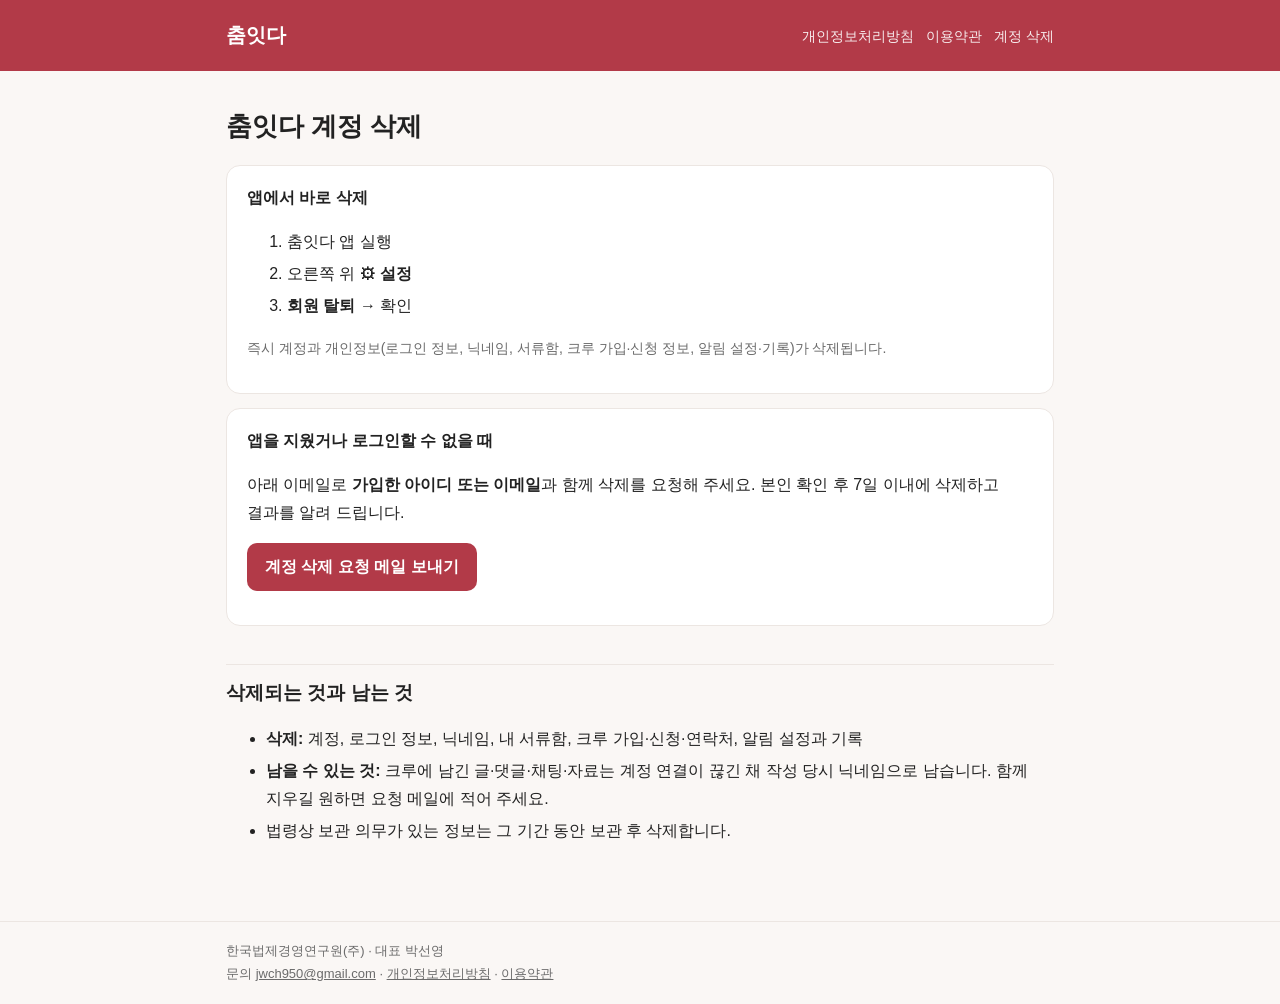
==== delete-account.html @ 67582f7b "춤잇다 웹페이지: 소개, 개인정보처리방침, 이용약관, 계정 삭제 안내 Co-Authored-By: Claude Opus 5.5 <noreply@anthropic.com> Claud" ====
<!doctype html><html lang="ko"><head><meta charset="utf-8"><meta name="viewport" content="width=device-width,initial-scale=1"><link rel="stylesheet" href="/style.css"><title>계정 삭제 — 춤잇다</title><meta name="description" content="춤잇다 계정 및 데이터 삭제 방법"></head><body><header><div class="in"><a class="logo" href="/">춤잇다</a><nav><a href="/privacy.html">개인정보처리방침</a><a href="/terms.html">이용약관</a><a href="/delete-account.html">계정 삭제</a></nav></div></header><main>
<h1>춤잇다 계정 삭제</h1>
<div class="box"><h3 style="margin-top:0">앱에서 바로 삭제</h3><ol><li>춤잇다 앱 실행</li><li>오른쪽 위 <b>⚙ 설정</b></li><li><b>회원 탈퇴</b> → 확인</li></ol><p class="muted">즉시 계정과 개인정보(로그인 정보, 닉네임, 서류함, 크루 가입·신청 정보, 알림 설정·기록)가 삭제됩니다.</p></div>
<div class="box"><h3 style="margin-top:0">앱을 지웠거나 로그인할 수 없을 때</h3><p>아래 이메일로 <b>가입한 아이디 또는 이메일</b>과 함께 삭제를 요청해 주세요. 본인 확인 후 7일 이내에 삭제하고 결과를 알려 드립니다.</p><p><a class="btn" href="mailto:jwch950@gmail.com?subject=%EC%B6%A4%EC%9E%87%EB%8B%A4%20%EA%B3%84%EC%A0%95%20%EC%82%AD%EC%A0%9C%20%EC%9A%94%EC%B2%AD">계정 삭제 요청 메일 보내기</a></p></div>
<h2>삭제되는 것과 남는 것</h2><ul><li><b>삭제:</b> 계정, 로그인 정보, 닉네임, 내 서류함, 크루 가입·신청·연락처, 알림 설정과 기록</li><li><b>남을 수 있는 것:</b> 크루에 남긴 글·댓글·채팅·자료는 계정 연결이 끊긴 채 작성 당시 닉네임으로 남습니다. 함께 지우길 원하면 요청 메일에 적어 주세요.</li><li>법령상 보관 의무가 있는 정보는 그 기간 동안 보관 후 삭제합니다.</li></ul></main><footer><div class="in">한국법제경영연구원(주) · 대표 박선영<br>문의 <a href="mailto:jwch950@gmail.com">jwch950@gmail.com</a> · <a href="/privacy.html">개인정보처리방침</a> · <a href="/terms.html">이용약관</a></div></footer></body></html>
---- style.css ----
:root{--brand:#B23A48;--ink:#222;--muted:#6b6b6b;--line:#ece6e2;--bg:#faf7f5}
*{box-sizing:border-box}body{margin:0;background:var(--bg);color:var(--ink);font:16px/1.75 -apple-system,BlinkMacSystemFont,"Apple SD Gothic Neo","Noto Sans KR","Malgun Gothic",sans-serif;word-break:keep-all}
header{background:var(--brand);color:#fff}header .in{max-width:860px;margin:auto;padding:18px 16px;display:flex;gap:16px;align-items:center;flex-wrap:wrap}
header a{color:#fff;text-decoration:none}header .logo{font-weight:800;font-size:20px;margin-right:auto}header nav a{font-size:14px;opacity:.9;margin-left:12px}
main{max-width:860px;margin:auto;padding:28px 16px 60px}h1{font-size:26px;margin:.2em 0 .6em}h2{font-size:19px;margin:2em 0 .5em;padding-top:.6em;border-top:1px solid var(--line)}
h3{font-size:16px;margin:1.4em 0 .3em}table{border-collapse:collapse;width:100%;font-size:14px;margin:.6em 0;background:#fff}th,td{border:1px solid var(--line);padding:8px 10px;text-align:left;vertical-align:top}th{background:#f5eeea}
.box{background:#fff;border:1px solid var(--line);border-radius:14px;padding:18px 20px;margin:14px 0}.muted{color:var(--muted);font-size:14px}.btn{display:inline-block;background:var(--brand);color:#fff;padding:10px 18px;border-radius:10px;text-decoration:none;font-weight:700}
footer{border-top:1px solid var(--line);color:var(--muted);font-size:13px}footer .in{max-width:860px;margin:auto;padding:18px 16px}footer a{color:var(--muted)}
ol li,ul li{margin:.25em 0}.wrap{overflow-x:auto}
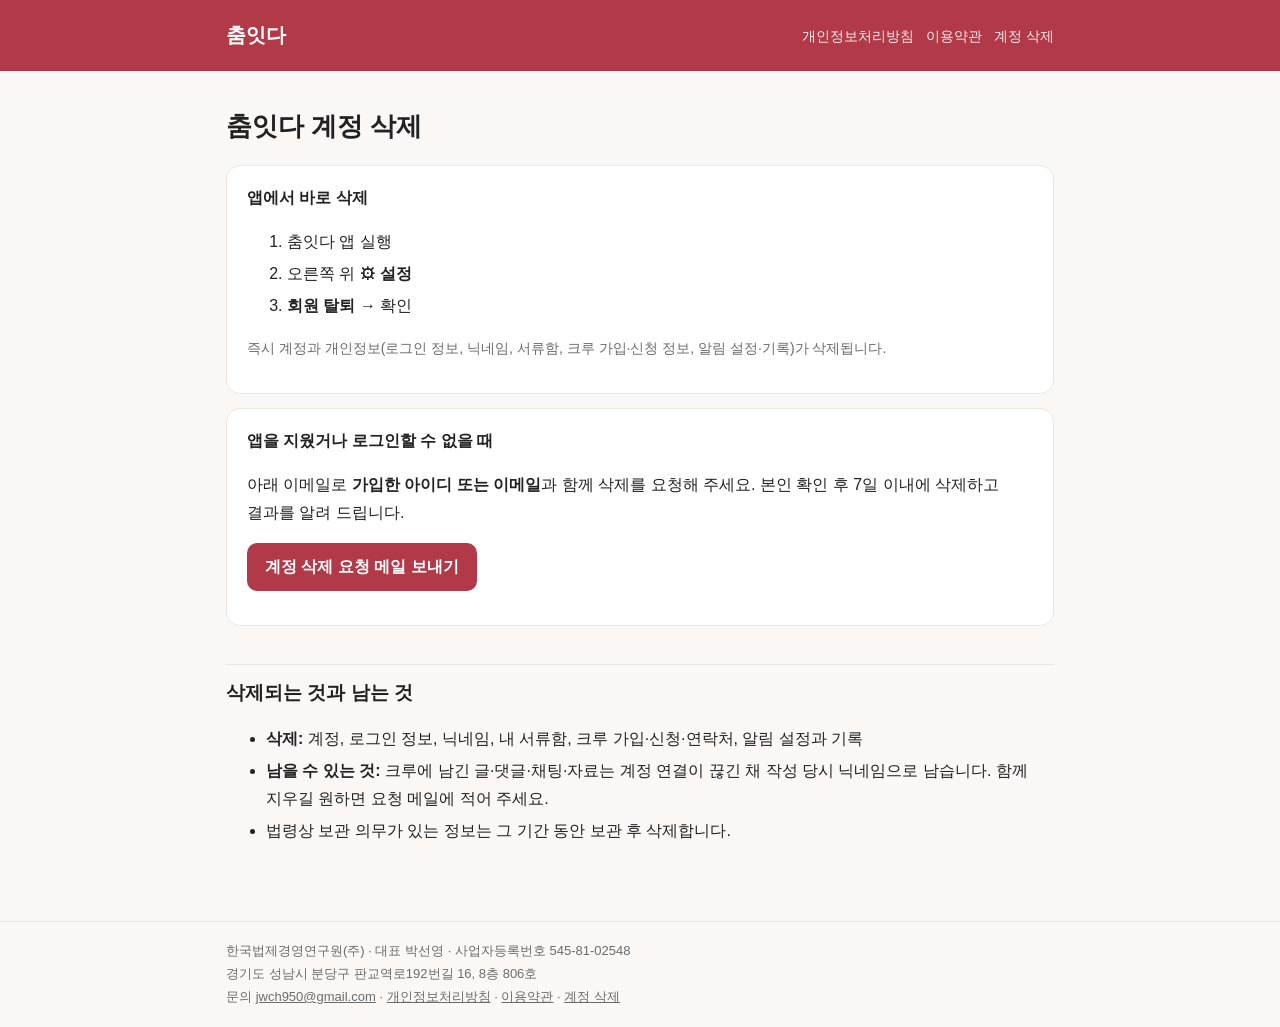
==== commit b48ac3f4: "서버 위치 서울로 변경, 하단에 사업자등록번호·주소·계정 삭제 링크 추가 Co-Authored-By: Claude Opus 5.5 <noreply@anthropic.com>" ====
--- a/delete-account.html
+++ b/delete-account.html
@@ -2,4 +2,4 @@
 <h1>춤잇다 계정 삭제</h1>
 <div class="box"><h3 style="margin-top:0">앱에서 바로 삭제</h3><ol><li>춤잇다 앱 실행</li><li>오른쪽 위 <b>⚙ 설정</b></li><li><b>회원 탈퇴</b> → 확인</li></ol><p class="muted">즉시 계정과 개인정보(로그인 정보, 닉네임, 서류함, 크루 가입·신청 정보, 알림 설정·기록)가 삭제됩니다.</p></div>
 <div class="box"><h3 style="margin-top:0">앱을 지웠거나 로그인할 수 없을 때</h3><p>아래 이메일로 <b>가입한 아이디 또는 이메일</b>과 함께 삭제를 요청해 주세요. 본인 확인 후 7일 이내에 삭제하고 결과를 알려 드립니다.</p><p><a class="btn" href="mailto:jwch950@gmail.com?subject=%EC%B6%A4%EC%9E%87%EB%8B%A4%20%EA%B3%84%EC%A0%95%20%EC%82%AD%EC%A0%9C%20%EC%9A%94%EC%B2%AD">계정 삭제 요청 메일 보내기</a></p></div>
-<h2>삭제되는 것과 남는 것</h2><ul><li><b>삭제:</b> 계정, 로그인 정보, 닉네임, 내 서류함, 크루 가입·신청·연락처, 알림 설정과 기록</li><li><b>남을 수 있는 것:</b> 크루에 남긴 글·댓글·채팅·자료는 계정 연결이 끊긴 채 작성 당시 닉네임으로 남습니다. 함께 지우길 원하면 요청 메일에 적어 주세요.</li><li>법령상 보관 의무가 있는 정보는 그 기간 동안 보관 후 삭제합니다.</li></ul></main><footer><div class="in">한국법제경영연구원(주) · 대표 박선영<br>문의 <a href="mailto:jwch950@gmail.com">jwch950@gmail.com</a> · <a href="/privacy.html">개인정보처리방침</a> · <a href="/terms.html">이용약관</a></div></footer></body></html>
+<h2>삭제되는 것과 남는 것</h2><ul><li><b>삭제:</b> 계정, 로그인 정보, 닉네임, 내 서류함, 크루 가입·신청·연락처, 알림 설정과 기록</li><li><b>남을 수 있는 것:</b> 크루에 남긴 글·댓글·채팅·자료는 계정 연결이 끊긴 채 작성 당시 닉네임으로 남습니다. 함께 지우길 원하면 요청 메일에 적어 주세요.</li><li>법령상 보관 의무가 있는 정보는 그 기간 동안 보관 후 삭제합니다.</li></ul></main><footer><div class="in">한국법제경영연구원(주) · 대표 박선영 · 사업자등록번호 545-81-02548<br>경기도 성남시 분당구 판교역로192번길 16, 8층 806호<br>문의 <a href="mailto:jwch950@gmail.com">jwch950@gmail.com</a> · <a href="/privacy.html">개인정보처리방침</a> · <a href="/terms.html">이용약관</a> · <a href="/delete-account.html">계정 삭제</a></div></footer></body></html>
